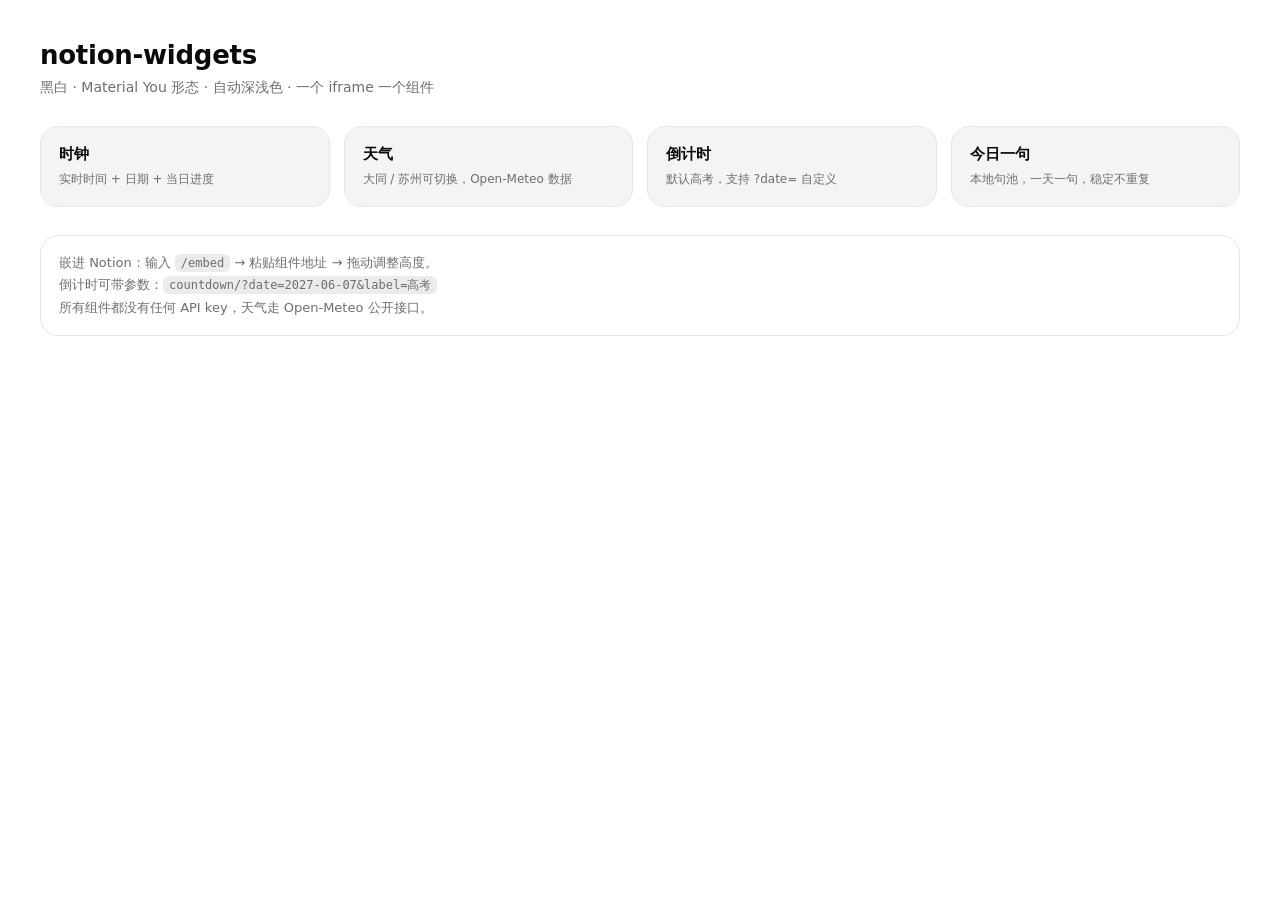
==== index.html @ 0c8bacfe "feat: 四个黑白小组件（时钟 / 天气 / 倒计时 / 今日一句） - 统一设计 token：28px 圆角、4px 间距基数、纯黑白灰 - 跟随系统深浅色，可用 ?theme= 强制 - 全部 " ====
<!DOCTYPE html>
<html lang="zh-CN">
<head>
<meta charset="UTF-8">
<meta name="viewport" content="width=device-width, initial-scale=1">
<title>notion-widgets</title>
<link rel="stylesheet" href="assets/base.css">
<style>
  html, body { overflow: auto; }
  body { background: var(--bg); padding: clamp(16px, 4vw, 40px); }
  h1 {
    font-size: clamp(18px, 2.6vw, 26px);
    font-weight: 600;
    letter-spacing: -.01em;
    margin: 0 0 6px;
  }
  p.lead { color: var(--ink-2); font-size: 14px; margin: 0 0 28px; line-height: 1.6; }
  .grid {
    display: grid;
    grid-template-columns: repeat(auto-fill, minmax(240px, 1fr));
    gap: 14px;
  }
  a.tile {
    display: block;
    text-decoration: none;
    color: inherit;
    background: var(--surface);
    border: 1px solid var(--line);
    border-radius: var(--r-md);
    padding: 18px;
    transition: background .18s var(--ease), transform .18s var(--ease);
  }
  a.tile:hover { background: var(--surface-2); transform: translateY(-2px); }
  a.tile b { display: block; font-size: 15px; font-weight: 600; margin-bottom: 4px; }
  a.tile span { font-size: 12px; color: var(--ink-2); line-height: 1.5; }
  code {
    font-family: var(--mono);
    font-size: 12px;
    background: var(--surface-2);
    padding: 2px 6px;
    border-radius: 6px;
  }
  .tip {
    margin-top: 28px;
    padding: 16px 18px;
    border: 1px solid var(--line);
    border-radius: var(--r-md);
    font-size: 13px;
    line-height: 1.7;
    color: var(--ink-2);
  }
</style>
</head>
<body>
  <h1>notion-widgets</h1>
  <p class="lead">黑白 · Material You 形态 · 自动深浅色 · 一个 iframe 一个组件</p>

  <div class="grid">
    <a class="tile" href="clock/">
      <b>时钟</b>
      <span>实时时间 + 日期 + 当日进度</span>
    </a>
    <a class="tile" href="weather/">
      <b>天气</b>
      <span>大同 / 苏州可切换，Open-Meteo 数据</span>
    </a>
    <a class="tile" href="countdown/">
      <b>倒计时</b>
      <span>默认高考，支持 ?date= 自定义</span>
    </a>
    <a class="tile" href="quote/">
      <b>今日一句</b>
      <span>本地句池，一天一句，稳定不重复</span>
    </a>
  </div>

  <div class="tip">
    嵌进 Notion：输入 <code>/embed</code> → 粘贴组件地址 → 拖动调整高度。<br>
    倒计时可带参数：<code>countdown/?date=2027-06-07&amp;label=高考</code><br>
    所有组件都没有任何 API key，天气走 Open-Meteo 公开接口。
  </div>
</body>
</html>
---- assets/base.css ----
/* ============================================================
   notion-widgets · 共用设计系统
   黑白 · Material You 形态 · 自动深浅色 · 铺满容器
   —— 无任何外部依赖、无任何密钥
   ============================================================ */

:root {
  color-scheme: light dark;

  /* 圆角：统一一套，外部卡片大圆角 / 内部小元素小圆角 */
  --r-lg: 28px;
  --r-md: 18px;
  --r-sm: 12px;

  /* 间距 4 基数 */
  --s1: 4px;
  --s2: 8px;
  --s3: 12px;
  --s4: 16px;
  --s5: 22px;
  --s6: 32px;

  /* 浅色：纯黑白灰，不带任何色相 */
  --bg: #ffffff;
  --surface: #f4f4f4;
  --surface-2: #ebebeb;
  --ink: #0a0a0a;
  --ink-2: #6e6e6e;
  --ink-3: #9a9a9a;
  --line: #e6e6e6;
  --line-strong: #d4d4d4;

  --font: system-ui, -apple-system, "Segoe UI", Roboto, "Helvetica Neue",
          "PingFang SC", "Hiragino Sans GB", "Microsoft YaHei", sans-serif;
  --mono: ui-monospace, "SF Mono", "JetBrains Mono", Menlo, Consolas, monospace;

  --ease: cubic-bezier(.22, .61, .36, 1);
}

/* 跟随系统 */
@media (prefers-color-scheme: dark) {
  :root {
    --bg: #0a0a0a;
    --surface: #191919;
    --surface-2: #262626;
    --ink: #fafafa;
    --ink-2: #9e9e9e;
    --ink-3: #757575;
    --line: #242424;
    --line-strong: #3a3a3a;
  }
}

/* 手动指定：?theme=dark 或 ?theme=light
   —— Notion 页面配色和系统不一致时用这个强制 */
:root[data-theme="dark"] {
  color-scheme: dark;
  --bg: #0a0a0a;
  --surface: #191919;
  --surface-2: #262626;
  --ink: #fafafa;
  --ink-2: #9e9e9e;
  --ink-3: #757575;
  --line: #242424;
  --line-strong: #3a3a3a;
}

:root[data-theme="light"] {
  color-scheme: light;
  --bg: #ffffff;
  --surface: #f4f4f4;
  --surface-2: #ebebeb;
  --ink: #0a0a0a;
  --ink-2: #6e6e6e;
  --ink-3: #9a9a9a;
  --line: #e6e6e6;
  --line-strong: #d4d4d4;
}

* { box-sizing: border-box; }

html, body {
  height: 100%;
  margin: 0;
  overflow: hidden;          /* iframe 里不要出现滚动条 */
}

body {
  font-family: var(--font);
  color: var(--ink);
  background: transparent;   /* 圆角四角透出 Notion 底色 */
  -webkit-font-smoothing: antialiased;
  text-rendering: optimizeLegibility;
}

/* ── 唯一容器：铺满 iframe，四边不留白 ───────────────────── */
.card {
  height: 100%;
  width: 100%;
  display: flex;
  flex-direction: column;
  justify-content: space-between;
  gap: var(--s3);
  padding: clamp(14px, 4.6vh, 30px) clamp(16px, 4.2vw, 30px);
  background: var(--bg);
  border: 1px solid var(--line);
  border-radius: var(--r-lg);
  overflow: hidden;
}

/* 顶栏：小标签 + 可选动作，字号小、字距开 */
.top {
  display: flex;
  align-items: center;
  justify-content: space-between;
  gap: var(--s3);
  min-height: 0;
}

.label {
  font-size: clamp(10px, 2vh, 13px);
  font-weight: 600;
  letter-spacing: .16em;
  text-transform: uppercase;
  color: var(--ink-2);
  white-space: nowrap;
  overflow: hidden;
  text-overflow: ellipsis;
}

/* 主体：纵向居中，撑满剩余空间 */
.main {
  flex: 1 1 auto;
  display: flex;
  flex-direction: column;
  justify-content: center;
  min-height: 0;
  gap: var(--s2);
}

/* 底部一行注释 */
.foot {
  font-size: clamp(10px, 1.95vh, 12.5px);
  color: var(--ink-2);
  letter-spacing: .04em;
  display: flex;
  align-items: center;
  justify-content: space-between;
  gap: var(--s2);
  min-height: 0;
  white-space: nowrap;
}

/* 数字：等宽、紧字距，Material You 的大气感 */
.display {
  font-family: var(--mono);
  font-weight: 300;
  font-variant-numeric: tabular-nums;
  letter-spacing: -.03em;
  line-height: .95;
  margin: 0;
}

/* 说明文字 */
.sub {
  font-size: clamp(10px, 2.1vh, 15px);
  color: var(--ink-2);
  letter-spacing: .02em;
  margin: 0;
}

/* pill：内部小圆角，黑白描边 */
.pill {
  display: inline-flex;
  align-items: center;
  gap: 6px;
  padding: 5px 11px;
  border-radius: 999px;
  border: 1px solid var(--line-strong);
  background: var(--surface);
  color: var(--ink);
  font-family: var(--font);
  font-size: clamp(10px, 1.95vh, 12.5px);
  font-weight: 500;
  letter-spacing: .02em;
  cursor: pointer;
  transition: background .18s var(--ease), color .18s var(--ease),
              border-color .18s var(--ease);
  -webkit-tap-highlight-color: transparent;
}

.pill:hover { background: var(--surface-2); }

.pill[aria-pressed="true"] {
  background: var(--ink);
  color: var(--bg);
  border-color: var(--ink);
}

.pill:focus-visible {
  outline: 2px solid var(--ink);
  outline-offset: 2px;
}

/* 极细分隔线 */
.hr {
  height: 1px;
  background: var(--line);
  width: 100%;
  flex: 0 0 auto;
}

/* 加载 / 出错：保持高度不跳 */
.state {
  color: var(--ink-3);
  font-size: clamp(10px, 2vh, 14px);
  letter-spacing: .04em;
}

@media (prefers-reduced-motion: reduce) {
  * { transition: none !important; animation: none !important; }
}
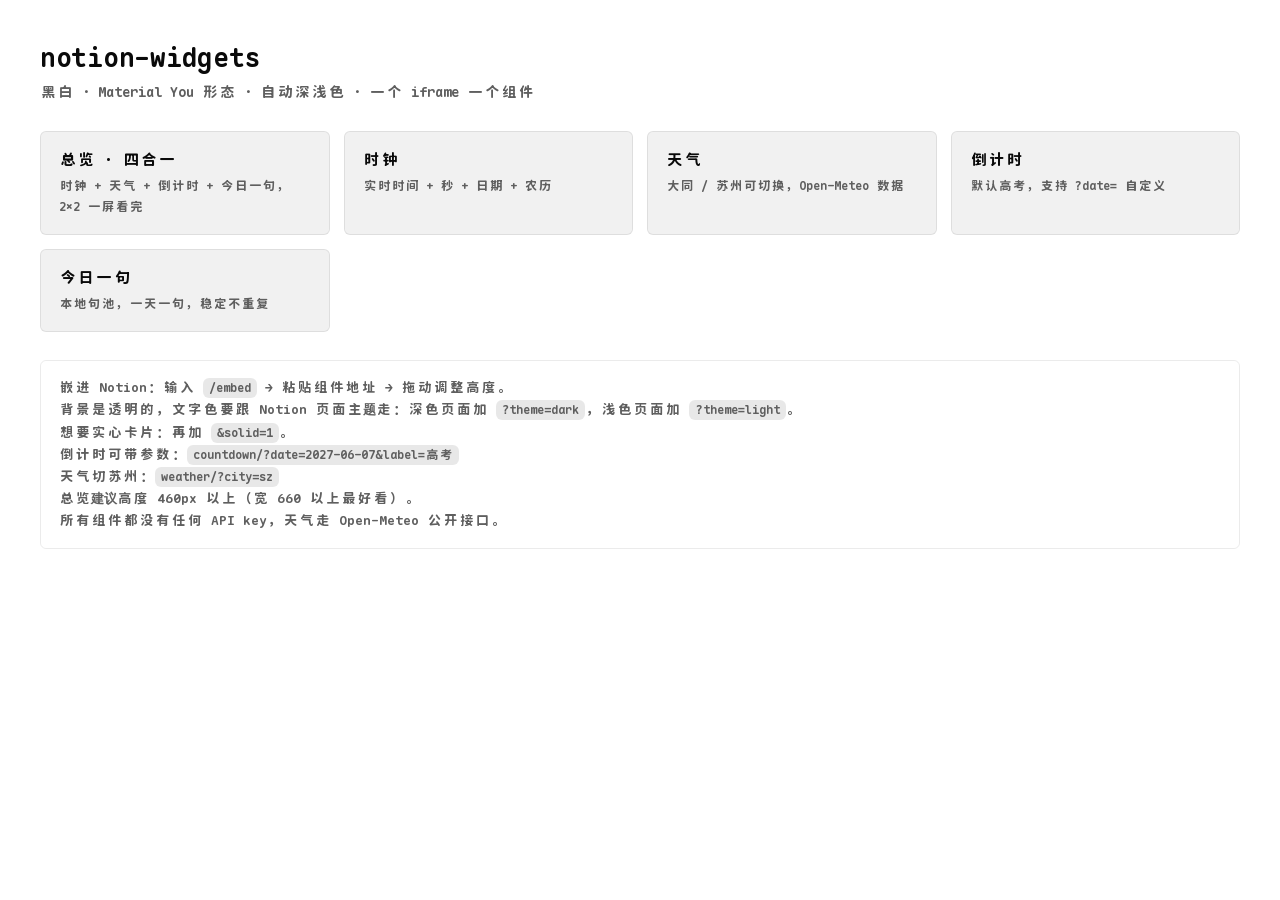
==== commit a894cfc9: "docs: 首页加总览入口，补透明背景/theme/solid/city 参数说明" ====
--- a/index.html
+++ b/index.html
@@ -56,9 +56,13 @@
   <p class="lead">黑白 · Material You 形态 · 自动深浅色 · 一个 iframe 一个组件</p>
 
   <div class="grid">
+    <a class="tile" href="all/">
+      <b>总览 · 四合一</b>
+      <span>时钟 + 天气 + 倒计时 + 今日一句，2×2 一屏看完</span>
+    </a>
     <a class="tile" href="clock/">
       <b>时钟</b>
-      <span>实时时间 + 日期 + 当日进度</span>
+      <span>实时时间 + 秒 + 日期 + 农历</span>
     </a>
     <a class="tile" href="weather/">
       <b>天气</b>
@@ -76,7 +80,11 @@
 
   <div class="tip">
     嵌进 Notion：输入 <code>/embed</code> → 粘贴组件地址 → 拖动调整高度。<br>
+    <b>背景是透明的</b>，文字色要跟 Notion 页面主题走：深色页面加 <code>?theme=dark</code>，浅色页面加 <code>?theme=light</code>。<br>
+    想要实心卡片：再加 <code>&amp;solid=1</code>。<br>
     倒计时可带参数：<code>countdown/?date=2027-06-07&amp;label=高考</code><br>
+    天气切苏州：<code>weather/?city=sz</code><br>
+    总览建议高度 460px 以上（宽 660 以上最好看）。<br>
     所有组件都没有任何 API key，天气走 Open-Meteo 公开接口。
   </div>
 </body>
--- a/assets/base.css
+++ b/assets/base.css
@@ -1,16 +1,36 @@
 /* ============================================================
    notion-widgets · 共用设计系统
-   黑白 · Material You 形态 · 自动深浅色 · 铺满容器
-   —— 无任何外部依赖、无任何密钥
+   Maple Mono NF CN（子集化本地托管）· 粗体 · 纯黑白
+   每个元素自带边框与背景 · 自动深浅色 · 铺满容器
+   —— 无外部依赖、无任何密钥
    ============================================================ */
+
+/* 字体：本地托管子集，只含组件实际用到的 593 个字符，
+   两个文件合计约 288KB。来源 Maple Mono v7.9，OFL-1.1，
+   许可全文见 assets/fonts/OFL.txt */
+@font-face {
+  font-family: "Maple Mono NF CN Web";
+  src: url("./fonts/maple-regular.woff2") format("woff2");
+  font-weight: 400;
+  font-style: normal;
+  font-display: swap;
+}
+
+@font-face {
+  font-family: "Maple Mono NF CN Web";
+  src: url("./fonts/maple-bold.woff2") format("woff2");
+  font-weight: 700;
+  font-style: normal;
+  font-display: swap;
+}
 
 :root {
   color-scheme: light dark;
 
-  /* 圆角：统一一套，外部卡片大圆角 / 内部小元素小圆角 */
-  --r-lg: 28px;
-  --r-md: 18px;
-  --r-sm: 12px;
+  /* 圆角：统一一套，小圆角方正 */
+  --r-lg: 12px;
+  --r-md: 6px;
+  --r-sm: 4px;
 
   /* 间距 4 基数 */
   --s1: 4px;
@@ -20,19 +40,23 @@
   --s5: 22px;
   --s6: 32px;
 
-  /* 浅色：纯黑白灰，不带任何色相 */
+  /* 浅色：元素块改成半透明遮罩，叠在宿主背景上自动适配（Notion 白/米/灰都能用） */
   --bg: #ffffff;
-  --surface: #f4f4f4;
-  --surface-2: #ebebeb;
+  --surface: rgba(0, 0, 0, .055);
+  --surface-2: rgba(0, 0, 0, .092);
   --ink: #0a0a0a;
-  --ink-2: #6e6e6e;
-  --ink-3: #9a9a9a;
-  --line: #e6e6e6;
-  --line-strong: #d4d4d4;
-
-  --font: system-ui, -apple-system, "Segoe UI", Roboto, "Helvetica Neue",
-          "PingFang SC", "Hiragino Sans GB", "Microsoft YaHei", sans-serif;
-  --mono: ui-monospace, "SF Mono", "JetBrains Mono", Menlo, Consolas, monospace;
+  --ink-2: #5f5f5f;
+  --ink-3: #8a8a8a;
+  --line: rgba(0, 0, 0, .08);
+  --line-strong: rgba(0, 0, 0, .14);
+
+  /* 优先用手上托管那份，保证各设备一致；缺字再回落本机与系统 */
+  --font: "Maple Mono NF CN Web", "Maple Mono NF CN", ui-monospace,
+          "SF Mono", "JetBrains Mono", Menlo, Consolas, monospace;
+  --mono: var(--font);
+
+  --w-body: 600;    /* 辅助文字也保持偏粗 */
+  --w-strong: 700;  /* 主数字 / 关键信息 */
 
   --ease: cubic-bezier(.22, .61, .36, 1);
 }
@@ -41,40 +65,39 @@
 @media (prefers-color-scheme: dark) {
   :root {
     --bg: #0a0a0a;
-    --surface: #191919;
-    --surface-2: #262626;
+    --surface: rgba(255, 255, 255, .085);
+    --surface-2: rgba(255, 255, 255, .14);
     --ink: #fafafa;
-    --ink-2: #9e9e9e;
-    --ink-3: #757575;
-    --line: #242424;
-    --line-strong: #3a3a3a;
+    --ink-2: #b4b4b4;
+    --ink-3: #8a8a8a;
+    --line: rgba(255, 255, 255, .10);
+    --line-strong: rgba(255, 255, 255, .18);
   }
 }
 
-/* 手动指定：?theme=dark 或 ?theme=light
-   —— Notion 页面配色和系统不一致时用这个强制 */
+/* 手动强制：?theme=dark / ?theme=light */
 :root[data-theme="dark"] {
   color-scheme: dark;
   --bg: #0a0a0a;
-  --surface: #191919;
-  --surface-2: #262626;
+  --surface: rgba(255, 255, 255, .085);
+  --surface-2: rgba(255, 255, 255, .14);
   --ink: #fafafa;
-  --ink-2: #9e9e9e;
-  --ink-3: #757575;
-  --line: #242424;
-  --line-strong: #3a3a3a;
+  --ink-2: #b4b4b4;
+  --ink-3: #8a8a8a;
+  --line: rgba(255, 255, 255, .10);
+  --line-strong: rgba(255, 255, 255, .18);
 }
 
 :root[data-theme="light"] {
   color-scheme: light;
   --bg: #ffffff;
-  --surface: #f4f4f4;
-  --surface-2: #ebebeb;
+  --surface: rgba(0, 0, 0, .055);
+  --surface-2: rgba(0, 0, 0, .092);
   --ink: #0a0a0a;
-  --ink-2: #6e6e6e;
-  --ink-3: #9a9a9a;
-  --line: #e6e6e6;
-  --line-strong: #d4d4d4;
+  --ink-2: #5f5f5f;
+  --ink-3: #8a8a8a;
+  --line: rgba(0, 0, 0, .08);
+  --line-strong: rgba(0, 0, 0, .14);
 }
 
 * { box-sizing: border-box; }
@@ -87,135 +110,218 @@
 
 body {
   font-family: var(--font);
+  font-weight: var(--w-body);
   color: var(--ink);
   background: transparent;   /* 圆角四角透出 Notion 底色 */
   -webkit-font-smoothing: antialiased;
   text-rendering: optimizeLegibility;
 }
 
-/* ── 唯一容器：铺满 iframe，四边不留白 ───────────────────── */
+/* ── 外框：铺满 iframe。默认透明，让宿主页面背景直接透出来 ────────── */
 .card {
   height: 100%;
   width: 100%;
   display: flex;
   flex-direction: column;
-  justify-content: space-between;
-  gap: var(--s3);
-  padding: clamp(14px, 4.6vh, 30px) clamp(16px, 4.2vw, 30px);
-  background: var(--bg);
-  border: 1px solid var(--line);
+  gap: clamp(8px, 2vh, 16px);
+  padding: clamp(8px, 2vh, 16px);
+  background: transparent;
   border-radius: var(--r-lg);
   overflow: hidden;
-}
-
-/* 顶栏：小标签 + 可选动作，字号小、字距开 */
-.top {
-  display: flex;
-  align-items: center;
-  justify-content: space-between;
-  gap: var(--s3);
-  min-height: 0;
-}
-
-.label {
-  font-size: clamp(10px, 2vh, 13px);
-  font-weight: 600;
-  letter-spacing: .16em;
-  text-transform: uppercase;
+  justify-content: center;
+}
+
+/* 想回到实心卡片：地址后加 ?solid=1 */
+:root[data-solid] .card { background: var(--bg); }
+
+/* ── 元素一：chip —— 小信息块，自带边框与底色 ─────────── */
+.chip {
+  display: inline-flex;
+  align-items: center;
+  justify-content: center;
+  gap: 5px;
+  padding: clamp(5px, 1.25vh, 8px) clamp(10px, 1.7vw, 15px);
+  background: var(--surface);
+  border-radius: var(--r-md);
+  font-family: var(--font);
+  font-size: clamp(13px, 7vh, 18px);
+  font-weight: var(--w-body);
+  letter-spacing: .01em;
+  line-height: 1.2;
   color: var(--ink-2);
   white-space: nowrap;
+  min-width: 0;
+  max-width: 100%;
   overflow: hidden;
   text-overflow: ellipsis;
 }
 
-/* 主体：纵向居中，撑满剩余空间 */
-.main {
-  flex: 1 1 auto;
-  display: flex;
-  flex-direction: column;
-  justify-content: center;
-  min-height: 0;
-  gap: var(--s2);
-}
-
-/* 底部一行注释 */
-.foot {
-  font-size: clamp(10px, 1.95vh, 12.5px);
-  color: var(--ink-2);
-  letter-spacing: .04em;
-  display: flex;
-  align-items: center;
-  justify-content: space-between;
-  gap: var(--s2);
-  min-height: 0;
+.chip b { font-weight: var(--w-strong); color: var(--ink); }
+
+/* 想强调的 chip：文字用主色，不带反色块 */
+.chip--strong { color: var(--ink); }
+
+/* 分段切换（城市之类的二选一）：一体化容器，不是散落的按钮 */
+.seg {
+  display: inline-flex;
+  align-items: center;
+  gap: 2px;
+  padding: 2px;
+  background: var(--surface);
+  border-radius: var(--r-md);
+}
+.seg button {
+  appearance: none;
+  border: 0;
+  background: transparent;
+  color: var(--ink-2);
+  font-family: var(--font);
+  font-weight: var(--w-body);
+  font-size: clamp(13px, 7vh, 18px);
+  letter-spacing: .01em;
+  padding: clamp(4px, 1.1vh, 7px) clamp(9px, 1.5vw, 13px);
+  border-radius: calc(var(--r-md) - 2px);
+  cursor: pointer;
   white-space: nowrap;
-}
-
-/* 数字：等宽、紧字距，Material You 的大气感 */
-.display {
-  font-family: var(--mono);
-  font-weight: 300;
-  font-variant-numeric: tabular-nums;
-  letter-spacing: -.03em;
-  line-height: .95;
-  margin: 0;
-}
-
-/* 说明文字 */
-.sub {
-  font-size: clamp(10px, 2.1vh, 15px);
-  color: var(--ink-2);
-  letter-spacing: .02em;
-  margin: 0;
-}
-
-/* pill：内部小圆角，黑白描边 */
-.pill {
-  display: inline-flex;
-  align-items: center;
-  gap: 6px;
-  padding: 5px 11px;
-  border-radius: 999px;
-  border: 1px solid var(--line-strong);
-  background: var(--surface);
-  color: var(--ink);
-  font-family: var(--font);
-  font-size: clamp(10px, 1.95vh, 12.5px);
-  font-weight: 500;
-  letter-spacing: .02em;
-  cursor: pointer;
-  transition: background .18s var(--ease), color .18s var(--ease),
-              border-color .18s var(--ease);
+  transition: background .16s var(--ease), color .16s var(--ease);
   -webkit-tap-highlight-color: transparent;
 }
-
-.pill:hover { background: var(--surface-2); }
-
-.pill[aria-pressed="true"] {
+.seg button:hover { color: var(--ink); }
+.seg button[aria-pressed="true"] {
+  background: var(--ink);
+  color: var(--bg);
+}
+.seg button:focus-visible {
+  outline: 2px solid var(--ink);
+  outline-offset: 1px;
+}
+
+/* 反色 chip：当前状态 / 主标签 */
+.chip--ink {
   background: var(--ink);
   color: var(--bg);
   border-color: var(--ink);
 }
-
-.pill:focus-visible {
+.chip--ink b { color: var(--bg); }
+
+/* 可点的 chip（城市切换） */
+button.chip {
+  cursor: pointer;
+  transition: background .16s var(--ease), color .16s var(--ease),
+              border-color .16s var(--ease);
+  -webkit-tap-highlight-color: transparent;
+}
+button.chip:hover { background: var(--surface-2); }
+button.chip[aria-pressed="true"] {
+  background: var(--ink);
+  color: var(--bg);
+  border-color: var(--ink);
+}
+button.chip:focus-visible {
   outline: 2px solid var(--ink);
   outline-offset: 2px;
 }
 
-/* 极细分隔线 */
-.hr {
-  height: 1px;
-  background: var(--line);
+/* ── 元素二：block —— 主信息块，更大更厚 ──────────────── */
+.block {
+  display: flex;
+  align-items: baseline;
+  justify-content: center;
+  gap: clamp(6px, 1.4vw, 14px);
+  padding: clamp(7px, 2vh, 17px) clamp(13px, 2.9vw, 27px);
+  background: var(--surface);
+  border-radius: var(--r-lg);
+  min-width: 0;
+  max-width: 100%;
+}
+
+/* ── 三行骨架 ─────────────────────────────────────────── */
+.top,
+.foot {
+  display: flex;
+  align-items: center;
+  gap: clamp(4px, 1.2vw, 8px);
+  min-height: clamp(22px, 5.2vh, 32px);
+  flex-wrap: wrap;          /* 窄屏自动换行，永不溢出 */
+}
+
+.top { justify-content: space-between; }
+.foot { justify-content: space-between; }
+
+.main {
+  flex: 0 1 auto;
+  display: flex;
+  flex-direction: column;
+  align-items: center;
+  justify-content: center;
+  gap: clamp(6px, 1.8vh, 14px);
+  min-height: 0;
+  min-width: 0;
   width: 100%;
-  flex: 0 0 auto;
-}
-
-/* 加载 / 出错：保持高度不跳 */
-.state {
-  color: var(--ink-3);
-  font-size: clamp(10px, 2vh, 14px);
-  letter-spacing: .04em;
-}
+}
+
+/* 主体里的一行小 chip（比如秒 + 日期） */
+.row {
+  display: flex;
+  align-items: center;
+  justify-content: center;
+  gap: clamp(4px, 1vw, 8px);
+  flex-wrap: wrap;
+  min-width: 0;
+  max-width: 100%;
+}
+
+/* ── 文字 ─────────────────────────────────────────────── */
+.display {
+  font-family: var(--font);
+  font-weight: var(--w-strong);
+  font-variant-numeric: tabular-nums;
+  letter-spacing: -.02em;
+  line-height: .92;
+  margin: 0;
+}
+
+.unit {
+  font-family: var(--font);
+  font-weight: var(--w-body);
+  color: var(--ink-2);
+  line-height: 1;
+}
+
+/* 主块内的秒数：跟大数字同一基线。字号由各组件按主字号的一半自行指定，
+   不要在这里用 em —— em 是相对父元素（body 16px），不是相对大数字 */
+.sec {
+  font-family: var(--font);
+  font-weight: 600;
+  color: var(--ink-2);
+  letter-spacing: 0;
+  margin-left: .06em;
+}
+
+.sub {
+  margin: 0;
+  font-size: clamp(10px, 2.1vh, 15px);
+  font-weight: var(--w-body);
+  color: var(--ink-2);
+  letter-spacing: .02em;
+  white-space: nowrap;
+}
+
+/* 兼容旧类名 */
+.label { font-size: clamp(9.5px, 1.95vh, 12.5px); font-weight: var(--w-body); letter-spacing: .1em; text-transform: uppercase; }
+.pill {
+  display: inline-flex; align-items: center; justify-content: center; gap: 5px;
+  padding: clamp(5px, 1.25vh, 8px) clamp(10px, 1.7vw, 15px);
+  background: var(--surface);
+  border-radius: var(--r-md); color: var(--ink-2);
+  font-family: var(--font); font-weight: var(--w-body);
+  font-size: clamp(13px, 7vh, 18px); letter-spacing: .04em;
+  cursor: pointer; white-space: nowrap;
+  transition: background .16s var(--ease), color .16s var(--ease);
+}
+.pill[aria-pressed="true"] { background: var(--ink); color: var(--bg); border-color: var(--ink); }
+.state { color: var(--ink-3); font-size: clamp(10px, 2vh, 14px); letter-spacing: .04em; }
+.hr { height: 1px; background: var(--line); width: 100%; flex: 0 0 auto; }
 
 @media (prefers-reduced-motion: reduce) {
   * { transition: none !important; animation: none !important; }
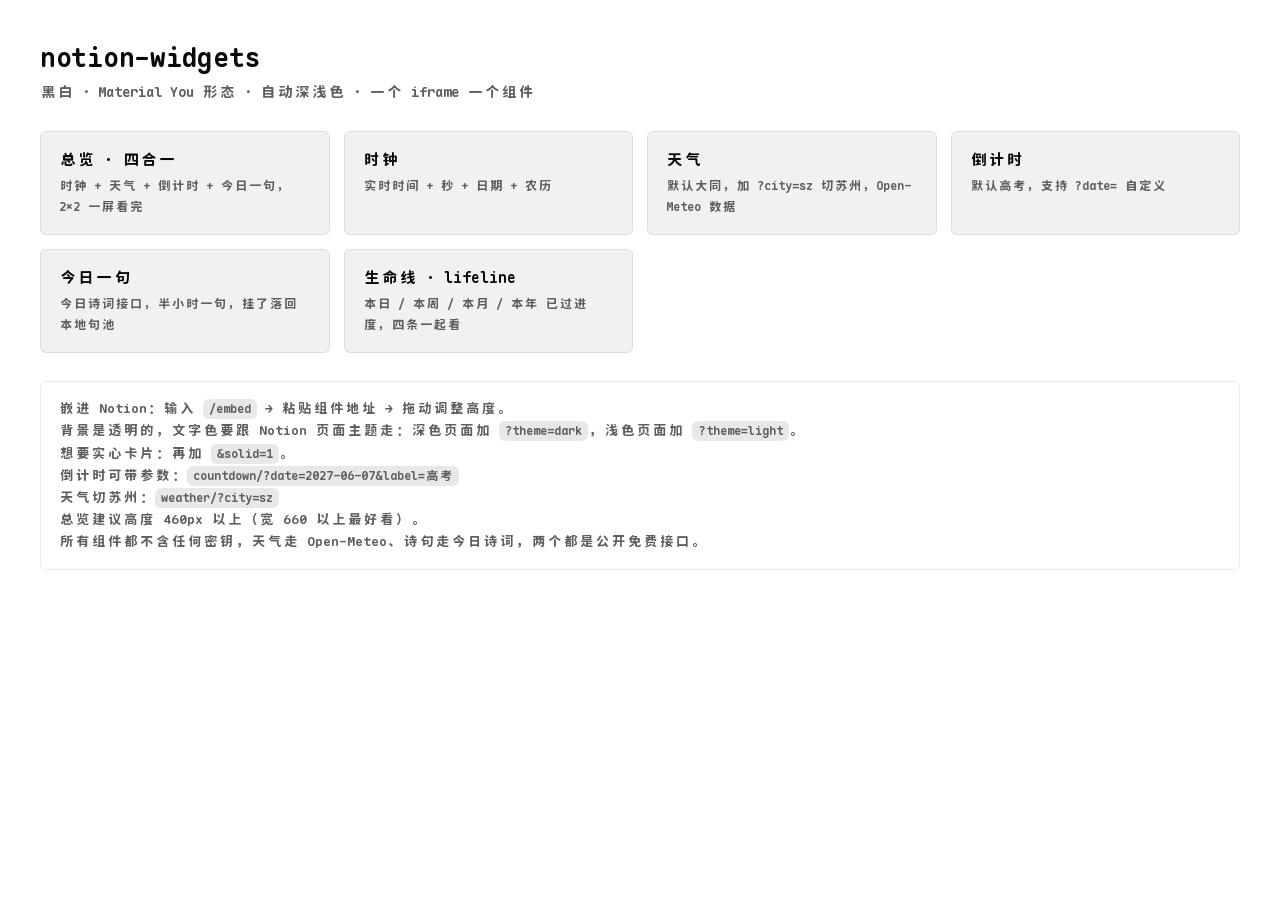
==== commit 5f4fa077: "新增 lifeline 组件：本日 / 本周 / 本月 / 本年 已过进度 四行从上到下，每行「标签 + 圆角进度条 + 百分比」。纯前端算，无任何网络请求。  区间定义（都用 Date 构造，让浏览" ====
--- a/index.html
+++ b/index.html
@@ -66,7 +66,7 @@
     </a>
     <a class="tile" href="weather/">
       <b>天气</b>
-      <span>大同 / 苏州可切换，Open-Meteo 数据</span>
+      <span>默认大同，加 ?city=sz 切苏州，Open-Meteo 数据</span>
     </a>
     <a class="tile" href="countdown/">
       <b>倒计时</b>
@@ -74,7 +74,11 @@
     </a>
     <a class="tile" href="quote/">
       <b>今日一句</b>
-      <span>本地句池，一天一句，稳定不重复</span>
+      <span>今日诗词接口，半小时一句，挂了落回本地句池</span>
+    </a>
+    <a class="tile" href="lifeline/">
+      <b>生命线 · lifeline</b>
+      <span>本日 / 本周 / 本月 / 本年 已过进度，四条一起看</span>
     </a>
   </div>
 
@@ -85,7 +89,7 @@
     倒计时可带参数：<code>countdown/?date=2027-06-07&amp;label=高考</code><br>
     天气切苏州：<code>weather/?city=sz</code><br>
     总览建议高度 460px 以上（宽 660 以上最好看）。<br>
-    所有组件都没有任何 API key，天气走 Open-Meteo 公开接口。
+    所有组件都不含任何密钥，天气走 Open-Meteo、诗句走今日诗词，两个都是公开免费接口。
   </div>
 </body>
 </html>
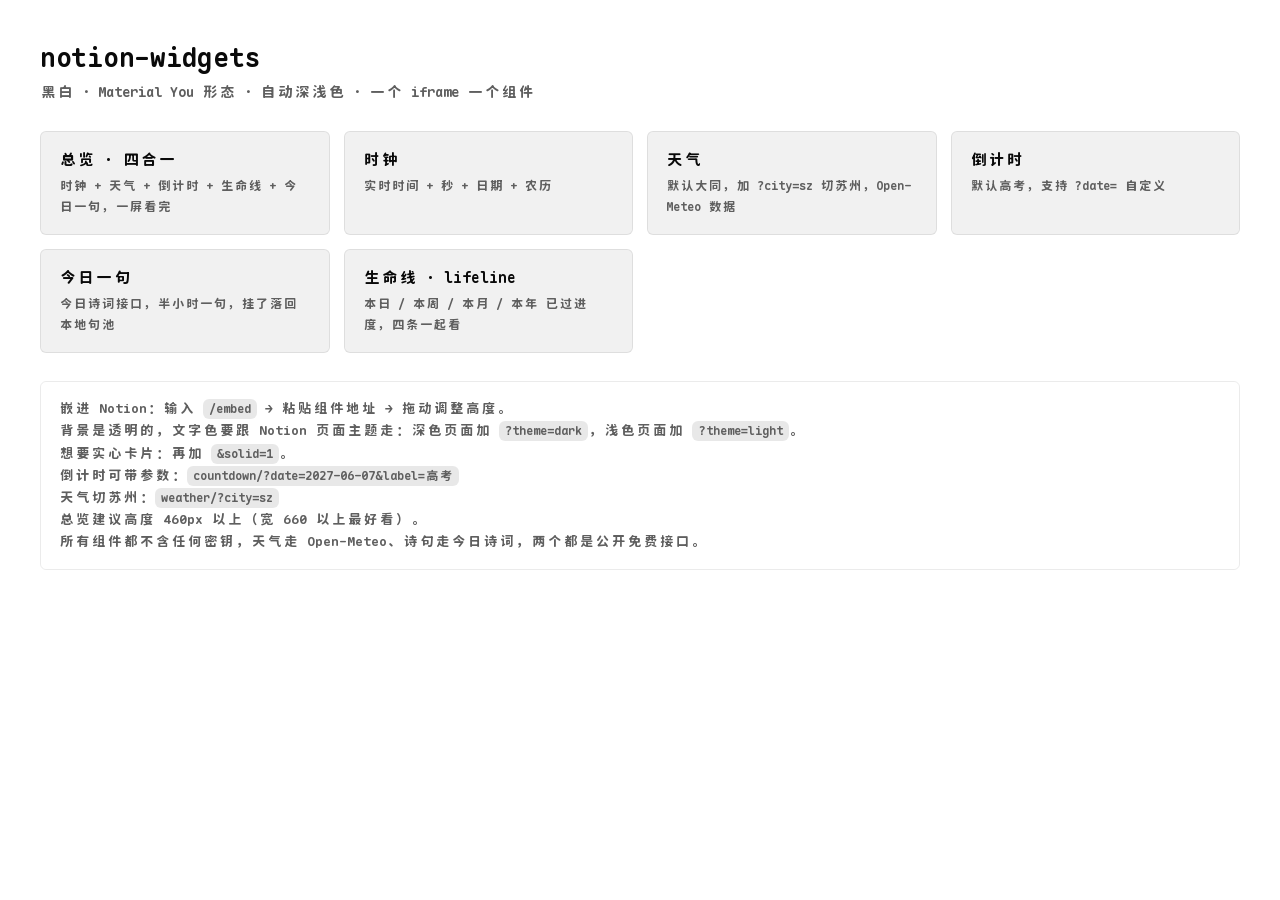
==== commit 5b26b716: "总组件加生命线：最右边新起一列 三列结构（3/2 ~ 22/10 档）：   "time  wx     life"   "time  count  life"   "quote quote  quo" ====
--- a/index.html
+++ b/index.html
@@ -58,7 +58,7 @@
   <div class="grid">
     <a class="tile" href="all/">
       <b>总览 · 四合一</b>
-      <span>时钟 + 天气 + 倒计时 + 今日一句，2×2 一屏看完</span>
+      <span>时钟 + 天气 + 倒计时 + 生命线 + 今日一句，一屏看完</span>
     </a>
     <a class="tile" href="clock/">
       <b>时钟</b>
